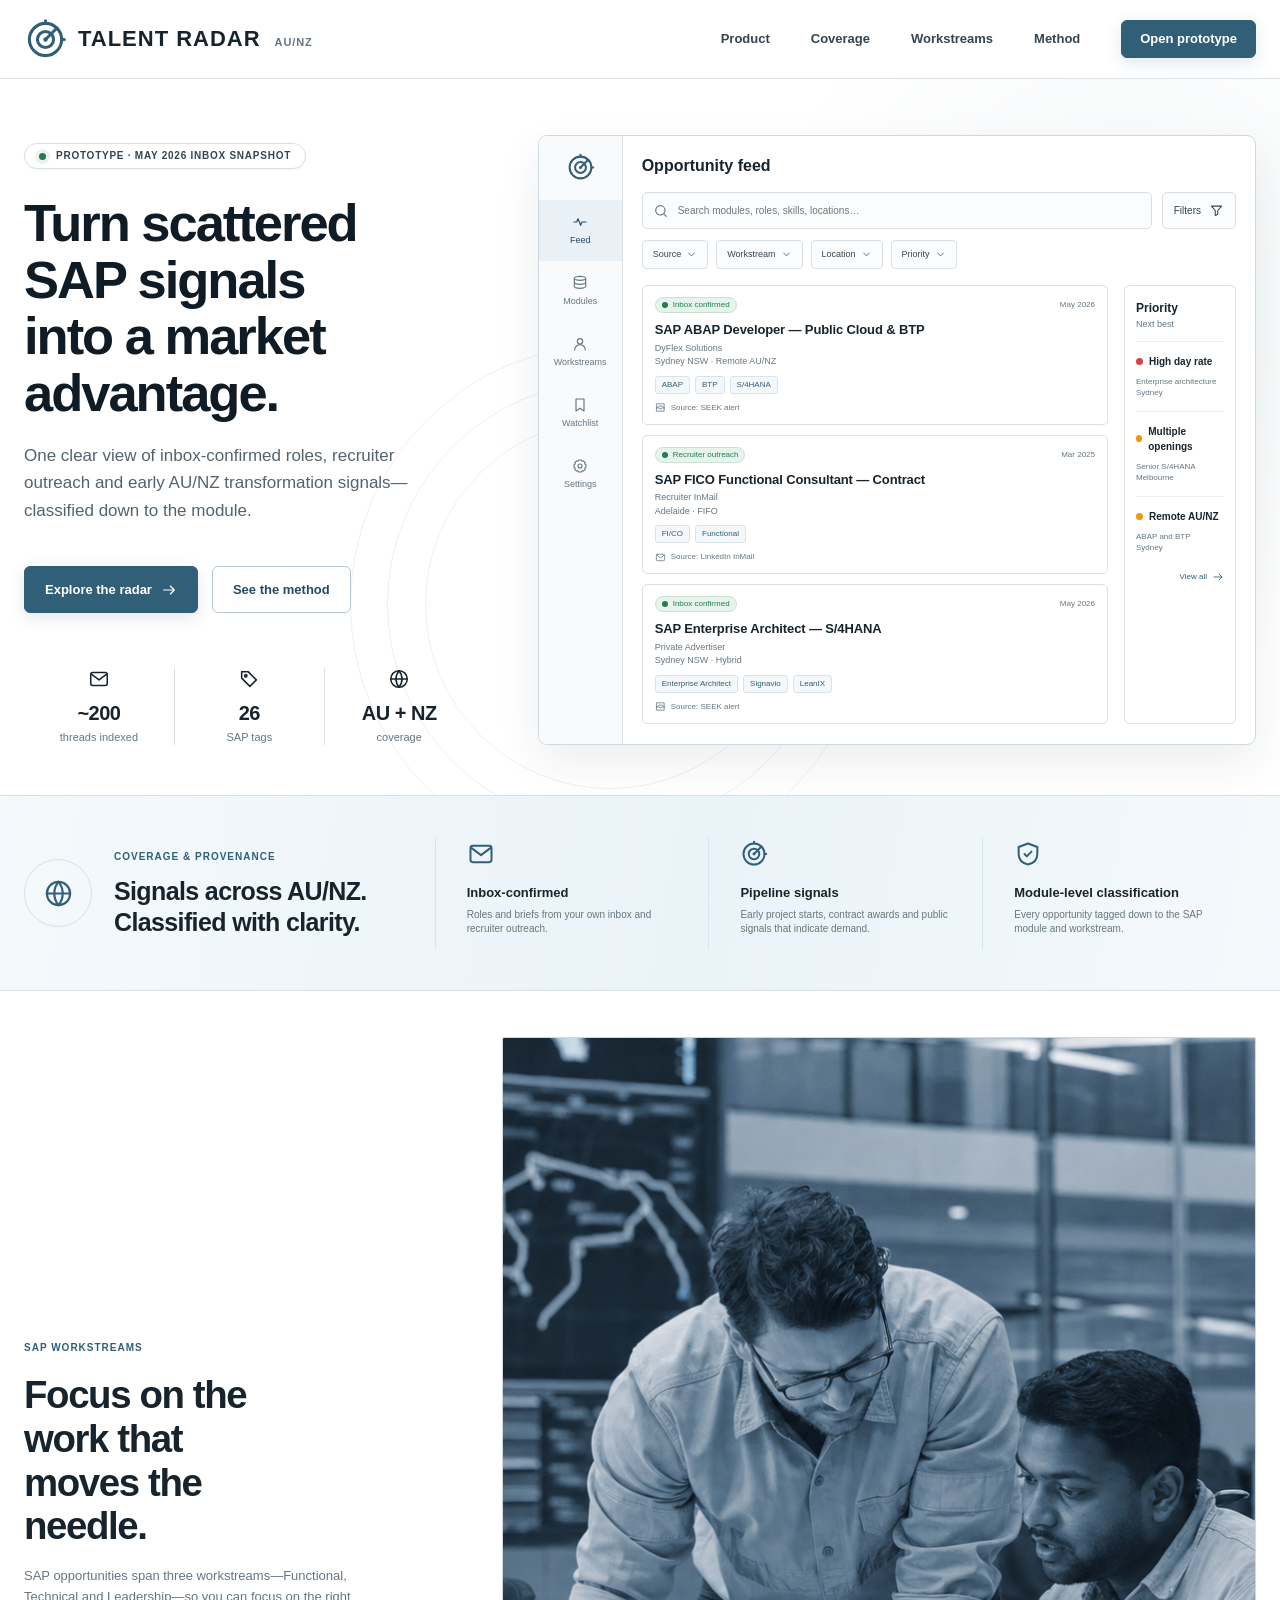
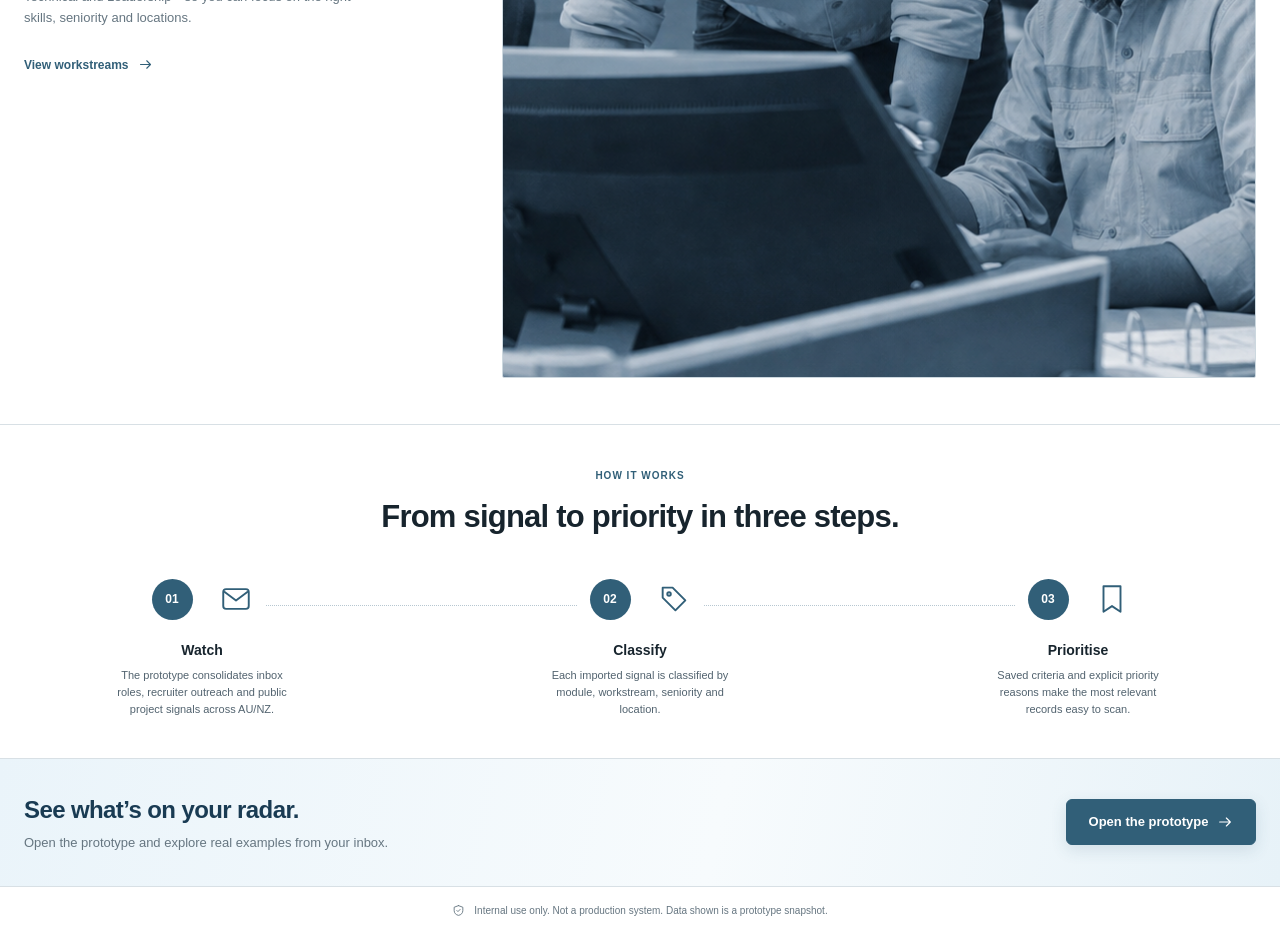
==== index.html @ 9ba83cf5 "Publish Talent Radar website" ====
<!doctype html>
<html lang="en-AU">
  <head>
    <meta charset="utf-8">
    <meta name="viewport" content="width=device-width, initial-scale=1">
    <meta name="description" content="Talent Radar brings AU/NZ SAP opportunity signals into one clear, module-level view.">
    <meta property="og:type" content="website">
    <meta property="og:title" content="Talent Radar — AU/NZ opportunity intelligence">
    <meta property="og:description" content="Turn scattered SAP signals into a market advantage with a clear view of inbox-confirmed roles and early AU/NZ transformation signals.">
    <meta property="og:image" content="https://sap-cloud-lab.github.io/talent-radar/public/og.png">
    <meta name="twitter:card" content="summary_large_image">
    <meta name="twitter:title" content="Talent Radar — AU/NZ opportunity intelligence">
    <meta name="twitter:description" content="A modern prototype for reviewing AU/NZ SAP and ERP opportunity signals.">
    <meta name="twitter:image" content="https://sap-cloud-lab.github.io/talent-radar/public/og.png">
    <title>Talent Radar — AU/NZ SAP opportunity intelligence</title>
    <link rel="stylesheet" href="styles/base.css">
    <link rel="stylesheet" href="styles/landing.css">
  </head>
  <body class="landing-page">
    <a class="skip-link" href="#main-content">Skip to main content</a>

    <header class="site-header">
      <nav class="site-nav shell" aria-label="Primary navigation">
        <a class="brand-lockup" href="index.html" aria-label="Talent Radar home">
          <svg class="brand-mark icon" aria-hidden="true"><use href="#i-radar"></use></svg>
          <span class="brand-copy">
            <span class="brand-name">Talent Radar</span>
            <span class="brand-region">AU/NZ</span>
          </span>
        </a>

        <button
          class="nav-toggle icon-button"
          type="button"
          aria-expanded="false"
          aria-controls="primary-menu"
          aria-label="Open navigation"
        >
          <svg class="icon nav-toggle-open" aria-hidden="true"><use href="#i-menu"></use></svg>
          <svg class="icon nav-toggle-close" aria-hidden="true"><use href="#i-x"></use></svg>
        </button>

        <div class="nav-menu" id="primary-menu">
          <a href="#product">Product</a>
          <a href="#coverage">Coverage</a>
          <a href="#workstreams">Workstreams</a>
          <a href="#method">Method</a>
          <a class="button button-primary nav-prototype" href="dashboard.html#overview">
            Open prototype
          </a>
        </div>
      </nav>
    </header>

    <main id="main-content">
      <section class="hero" id="product" aria-labelledby="hero-title">
        <div class="hero-radar" aria-hidden="true"></div>
        <div class="hero-inner shell">
          <div class="hero-copy">
            <p class="snapshot-label">
              <span class="snapshot-dot" aria-hidden="true"></span>
              Prototype · May 2026 inbox snapshot
            </p>
            <h1 id="hero-title">Turn scattered SAP signals into a market advantage.</h1>
            <p class="hero-intro">
              One clear view of inbox-confirmed roles, recruiter outreach and early AU/NZ
              transformation signals—classified down to the module.
            </p>
            <div class="hero-actions" aria-label="Talent Radar actions">
              <a class="button button-primary hero-primary" href="dashboard.html#overview">
                Explore the radar
                <svg class="icon" aria-hidden="true"><use href="#i-arrow-right"></use></svg>
              </a>
              <a class="button button-secondary" href="#method">See the method</a>
            </div>

            <dl class="hero-metrics" aria-label="Prototype coverage">
              <div>
                <svg class="icon" aria-hidden="true"><use href="#i-mail"></use></svg>
                <dt>~200</dt>
                <dd>threads indexed</dd>
              </div>
              <div>
                <svg class="icon" aria-hidden="true"><use href="#i-tag"></use></svg>
                <dt>26</dt>
                <dd>SAP tags</dd>
              </div>
              <div>
                <svg class="icon" aria-hidden="true"><use href="#i-globe"></use></svg>
                <dt>AU + NZ</dt>
                <dd>coverage</dd>
              </div>
            </dl>
          </div>

          <div class="product-preview" aria-label="Preview of the Talent Radar opportunity feed">
            <aside class="preview-sidebar" aria-label="Product preview navigation">
              <svg class="preview-logo icon" aria-hidden="true"><use href="#i-radar"></use></svg>
              <div class="preview-nav preview-nav-active">
                <svg class="icon" aria-hidden="true"><use href="#i-pulse"></use></svg>
                <span>Feed</span>
              </div>
              <div class="preview-nav">
                <svg class="icon" aria-hidden="true"><use href="#i-database"></use></svg>
                <span>Modules</span>
              </div>
              <div class="preview-nav">
                <svg class="icon" aria-hidden="true"><use href="#i-user"></use></svg>
                <span>Workstreams</span>
              </div>
              <div class="preview-nav">
                <svg class="icon" aria-hidden="true"><use href="#i-bookmark"></use></svg>
                <span>Watchlist</span>
              </div>
              <div class="preview-nav">
                <svg class="icon" aria-hidden="true"><use href="#i-settings"></use></svg>
                <span>Settings</span>
              </div>
            </aside>

            <div class="preview-content">
              <div class="preview-heading">
                <strong>Opportunity feed</strong>
              </div>

              <div class="preview-toolbar">
                <label class="preview-search">
                  <span class="sr-only">Search the preview</span>
                  <svg class="icon" aria-hidden="true"><use href="#i-search"></use></svg>
                  <input type="search" placeholder="Search modules, roles, skills, locations…" tabindex="-1">
                </label>
                <button type="button" tabindex="-1">
                  Filters
                  <svg class="icon" aria-hidden="true"><use href="#i-filter"></use></svg>
                </button>
              </div>

              <div class="preview-filters" aria-hidden="true">
                <span>Source <svg class="icon"><use href="#i-chevron-down"></use></svg></span>
                <span>Workstream <svg class="icon"><use href="#i-chevron-down"></use></svg></span>
                <span>Location <svg class="icon"><use href="#i-chevron-down"></use></svg></span>
                <span>Priority <svg class="icon"><use href="#i-chevron-down"></use></svg></span>
              </div>

              <div class="preview-feed">
                <div class="preview-list">
                  <article class="opportunity-card">
                    <div class="opportunity-meta">
                      <span class="signal signal-confirmed"><i></i>Inbox confirmed</span>
                      <time datetime="2026-05">May 2026</time>
                    </div>
                    <h2>SAP ABAP Developer — Public Cloud &amp; BTP</h2>
                    <p>DyFlex Solutions</p>
                    <p>Sydney NSW · Remote AU/NZ</p>
                    <div class="module-tags"><span>ABAP</span><span>BTP</span><span>S/4HANA</span></div>
                    <p class="source-line">
                      <svg class="icon" aria-hidden="true"><use href="#i-inbox"></use></svg>
                      Source: SEEK alert
                    </p>
                  </article>

                  <article class="opportunity-card">
                    <div class="opportunity-meta">
                      <span class="signal signal-confirmed"><i></i>Recruiter outreach</span>
                      <time datetime="2025-03">Mar 2025</time>
                    </div>
                    <h2>SAP FICO Functional Consultant — Contract</h2>
                    <p>Recruiter InMail</p>
                    <p>Adelaide · FIFO</p>
                    <div class="module-tags"><span>FI/CO</span><span>Functional</span></div>
                    <p class="source-line">
                      <svg class="icon" aria-hidden="true"><use href="#i-mail"></use></svg>
                      Source: LinkedIn InMail
                    </p>
                  </article>

                  <article class="opportunity-card opportunity-card-last">
                    <div class="opportunity-meta">
                      <span class="signal signal-confirmed"><i></i>Inbox confirmed</span>
                      <time datetime="2026-05">May 2026</time>
                    </div>
                    <h2>SAP Enterprise Architect — S/4HANA</h2>
                    <p>Private Advertiser</p>
                    <p>Sydney NSW · Hybrid</p>
                    <div class="module-tags"><span>Enterprise Architect</span><span>Signavio</span><span>LeanIX</span></div>
                    <p class="source-line">
                      <svg class="icon" aria-hidden="true"><use href="#i-inbox"></use></svg>
                      Source: SEEK alert
                    </p>
                  </article>
                </div>

                <aside class="priority-preview" aria-label="Priority preview">
                  <h2>Priority</h2>
                  <p>Next best</p>
                  <div class="priority-item">
                    <strong><i class="priority-dot priority-high"></i>High day rate</strong>
                    <span>Enterprise architecture<br>Sydney</span>
                  </div>
                  <div class="priority-item">
                    <strong><i class="priority-dot priority-medium"></i>Multiple openings</strong>
                    <span>Senior S/4HANA<br>Melbourne</span>
                  </div>
                  <div class="priority-item">
                    <strong><i class="priority-dot priority-medium"></i>Remote AU/NZ</strong>
                    <span>ABAP and BTP<br>Sydney</span>
                  </div>
                  <a href="dashboard.html#opportunities" tabindex="-1">
                    View all
                    <svg class="icon" aria-hidden="true"><use href="#i-arrow-right"></use></svg>
                  </a>
                </aside>
              </div>
            </div>
          </div>
        </div>
      </section>

      <section class="coverage-band" id="coverage" aria-labelledby="coverage-title">
        <div class="coverage-grid shell">
          <div class="coverage-intro">
            <span class="coverage-icon" aria-hidden="true">
              <svg class="icon"><use href="#i-globe"></use></svg>
            </span>
            <div>
              <p class="section-kicker">Coverage &amp; provenance</p>
              <h2 id="coverage-title">Signals across AU/NZ.<br>Classified with clarity.</h2>
            </div>
          </div>

          <article class="coverage-item">
            <svg class="icon" aria-hidden="true"><use href="#i-mail"></use></svg>
            <h3>Inbox-confirmed</h3>
            <p>Roles and briefs from your own inbox and recruiter outreach.</p>
          </article>
          <article class="coverage-item">
            <svg class="icon" aria-hidden="true"><use href="#i-radar"></use></svg>
            <h3>Pipeline signals</h3>
            <p>Early project starts, contract awards and public signals that indicate demand.</p>
          </article>
          <article class="coverage-item">
            <svg class="icon" aria-hidden="true"><use href="#i-shield"></use></svg>
            <h3>Module-level classification</h3>
            <p>Every opportunity tagged down to the SAP module and workstream.</p>
          </article>
        </div>
      </section>

      <section class="workstreams-section" id="workstreams" aria-labelledby="workstreams-title">
        <div class="workstreams-grid shell">
          <div class="workstreams-copy">
            <p class="section-kicker">SAP workstreams</p>
            <h2 id="workstreams-title">Focus on the work that moves the needle.</h2>
            <p>
              SAP opportunities span three workstreams—Functional, Technical and Leadership—so
              you can focus on the right skills, seniority and locations.
            </p>
            <a class="text-link" href="dashboard.html#sap-landscape">
              View workstreams
              <svg class="icon" aria-hidden="true"><use href="#i-arrow-right"></use></svg>
            </a>
          </div>

          <figure class="workstreams-media">
            <img
              src="assets/operations-team-duotone.png"
              alt="An operations team collaborating around monitors in a control room"
              width="1672"
              height="941"
              loading="lazy"
            >
          </figure>
        </div>
      </section>

      <section class="method-section" id="method" aria-labelledby="method-title">
        <div class="method-inner shell">
          <div class="method-heading">
            <p class="section-kicker">How it works</p>
            <h2 id="method-title">From signal to priority in three steps.</h2>
          </div>

          <ol class="method-steps">
            <li>
              <div class="step-visual">
                <span class="step-number">01</span>
                <svg class="icon" aria-hidden="true"><use href="#i-mail"></use></svg>
              </div>
              <h3>Watch</h3>
              <p>The prototype consolidates inbox roles, recruiter outreach and public project signals across AU/NZ.</p>
            </li>
            <li>
              <div class="step-visual">
                <span class="step-number">02</span>
                <svg class="icon" aria-hidden="true"><use href="#i-tag"></use></svg>
              </div>
              <h3>Classify</h3>
              <p>Each imported signal is classified by module, workstream, seniority and location.</p>
            </li>
            <li>
              <div class="step-visual">
                <span class="step-number">03</span>
                <svg class="icon" aria-hidden="true"><use href="#i-bookmark"></use></svg>
              </div>
              <h3>Prioritise</h3>
              <p>Saved criteria and explicit priority reasons make the most relevant records easy to scan.</p>
            </li>
          </ol>
        </div>
      </section>

      <section class="prototype-cta" aria-labelledby="prototype-title">
        <div class="prototype-cta-inner shell">
          <div>
            <h2 id="prototype-title">See what’s on your radar.</h2>
            <p>Open the prototype and explore real examples from your inbox.</p>
          </div>
          <div class="prototype-action">
            <a class="button button-primary" href="dashboard.html#overview" data-confirm-prototype>
              <span>Open the prototype</span>
              <svg class="icon" aria-hidden="true"><use href="#i-arrow-right"></use></svg>
            </a>
            <p class="prototype-confirmation" role="status" aria-live="polite"></p>
          </div>
        </div>
      </section>
    </main>

    <footer class="site-footer">
      <div class="shell">
        <svg class="icon" aria-hidden="true"><use href="#i-shield"></use></svg>
        <p>Internal use only. Not a production system. Data shown is a prototype snapshot.</p>
      </div>
    </footer>

    <script src="scripts/shared.js"></script>
    <script src="scripts/landing.js"></script>
  </body>
</html>
---- styles/base.css ----
:root {
  color-scheme: light;
  --canvas: #f4f7f9;
  --surface: #ffffff;
  --surface-subtle: #eef3f6;
  --ink: #17242d;
  --ink-soft: #354550;
  --muted: #667681;
  --muted-strong: #52636f;
  --border: #d8e0e5;
  --border-strong: #b8c6cf;
  --blue: #315f78;
  --blue-strong: #244b66;
  --blue-deep: #193b53;
  --blue-soft: #e9f1f6;
  --blue-pale: #f4f8fb;
  --green: #247a52;
  --green-soft: #e7f4ed;
  --amber: #a56316;
  --amber-soft: #fff3df;
  --red: #b0443c;
  --red-soft: #fbeceb;
  --font-sans: "Segoe UI Variable", "Aptos", "Inter", "Segoe UI", Arial, sans-serif;
  --font-brand: "Bahnschrift SemiCondensed", "Arial Narrow", "Roboto Condensed", var(--font-sans);
  --radius-xs: 4px;
  --radius-sm: 6px;
  --radius-md: 8px;
  --radius-lg: 12px;
  --shadow-xs: 0 1px 2px rgb(23 36 45 / 0.04);
  --shadow-sm: 0 8px 24px rgb(23 36 45 / 0.07);
  --shadow-md: 0 18px 48px rgb(23 36 45 / 0.11);
  --focus: 0 0 0 3px rgb(49 95 120 / 0.22);
  --space-1: 4px;
  --space-2: 8px;
  --space-3: 12px;
  --space-4: 16px;
  --space-5: 20px;
  --space-6: 24px;
  --space-7: 32px;
  --space-8: 40px;
  --space-9: 48px;
  --space-10: 64px;
  --ease-out: cubic-bezier(0.2, 0.8, 0.2, 1);
}

*,
*::before,
*::after {
  box-sizing: border-box;
}

html {
  scroll-behavior: smooth;
  text-size-adjust: 100%;
}

body {
  min-width: 320px;
  margin: 0;
  color: var(--ink);
  background: var(--canvas);
  font-family: var(--font-sans);
  font-size: 15px;
  line-height: 1.5;
  text-rendering: optimizeLegibility;
  -webkit-font-smoothing: antialiased;
}

button,
input,
select,
textarea {
  margin: 0;
  color: inherit;
  font: inherit;
}

button,
select {
  cursor: pointer;
}

button:disabled,
input:disabled,
select:disabled {
  cursor: not-allowed;
  opacity: 0.55;
}

a {
  color: inherit;
}

img,
svg {
  display: block;
}

img {
  max-width: 100%;
}

h1,
h2,
h3,
p {
  margin-top: 0;
}

[hidden] {
  display: none !important;
}

::selection {
  color: var(--surface);
  background: var(--blue);
}

::-webkit-scrollbar {
  width: 10px;
  height: 10px;
}

::-webkit-scrollbar-thumb {
  background: var(--border-strong);
  border: 2px solid var(--canvas);
  border-radius: 999px;
}

::-webkit-scrollbar-track {
  background: transparent;
}

:focus-visible {
  outline: 2px solid var(--blue);
  outline-offset: 2px;
}

.skip-link {
  position: fixed;
  top: 8px;
  left: 8px;
  z-index: 9999;
  padding: 10px 14px;
  border-radius: var(--radius-sm);
  color: var(--surface);
  background: var(--blue-deep);
  text-decoration: none;
  transform: translateY(-150%);
  transition: transform 160ms var(--ease-out);
}

.skip-link:focus {
  transform: translateY(0);
}

.sr-only {
  position: absolute !important;
  width: 1px !important;
  height: 1px !important;
  padding: 0 !important;
  margin: -1px !important;
  overflow: hidden !important;
  clip: rect(0, 0, 0, 0) !important;
  white-space: nowrap !important;
  border: 0 !important;
}

.icon {
  width: 1.25em;
  height: 1.25em;
  flex: 0 0 auto;
  overflow: visible;
  stroke: currentColor;
  stroke-width: 1.7;
  stroke-linecap: round;
  stroke-linejoin: round;
  fill: none;
}

.brand-lockup {
  display: inline-flex;
  align-items: center;
  gap: 11px;
  color: var(--ink);
  text-decoration: none;
}

.brand-mark {
  width: 36px;
  height: 36px;
  color: var(--blue);
}

.brand-copy {
  display: grid;
  gap: 0;
  line-height: 1;
}

.brand-name {
  font-family: var(--font-brand);
  font-size: 18px;
  font-stretch: condensed;
  font-weight: 650;
  letter-spacing: 0.035em;
  text-transform: uppercase;
}

.brand-region {
  color: var(--muted);
  font-size: 10px;
  font-weight: 650;
  letter-spacing: 0.08em;
  text-transform: uppercase;
}

.button {
  min-height: 40px;
  display: inline-flex;
  align-items: center;
  justify-content: center;
  gap: 9px;
  padding: 9px 15px;
  border: 1px solid transparent;
  border-radius: var(--radius-sm);
  font-size: 13px;
  font-weight: 650;
  line-height: 1.1;
  text-decoration: none;
  transition:
    color 160ms var(--ease-out),
    background-color 160ms var(--ease-out),
    border-color 160ms var(--ease-out),
    box-shadow 160ms var(--ease-out),
    transform 160ms var(--ease-out);
}

.button:hover {
  transform: translateY(-1px);
}

.button:active {
  transform: translateY(0);
}

.button-primary {
  color: var(--surface);
  background: var(--blue);
  border-color: var(--blue);
  box-shadow: 0 5px 16px rgb(49 95 120 / 0.14);
}

.button-primary:hover {
  background: var(--blue-strong);
  border-color: var(--blue-strong);
}

.button-secondary {
  color: var(--blue-strong);
  background: var(--surface);
  border-color: var(--border-strong);
}

.button-secondary:hover {
  border-color: var(--blue);
  background: var(--blue-pale);
}

.button-ghost {
  color: var(--ink-soft);
  background: transparent;
}

.button-ghost:hover {
  color: var(--blue-strong);
  background: var(--blue-soft);
}

.icon-button {
  width: 40px;
  height: 40px;
  display: inline-grid;
  place-items: center;
  padding: 0;
  border: 1px solid var(--border);
  border-radius: var(--radius-sm);
  color: var(--muted-strong);
  background: var(--surface);
  transition:
    color 160ms var(--ease-out),
    border-color 160ms var(--ease-out),
    background-color 160ms var(--ease-out);
}

.icon-button:hover {
  color: var(--blue-strong);
  border-color: var(--blue);
  background: var(--blue-pale);
}

.status {
  min-height: 24px;
  display: inline-flex;
  align-items: center;
  gap: 6px;
  padding: 4px 8px;
  border: 1px solid var(--border);
  border-radius: 999px;
  font-size: 11px;
  font-weight: 650;
  line-height: 1.2;
  white-space: nowrap;
}

.status-dot {
  width: 6px;
  height: 6px;
  flex: 0 0 auto;
  border-radius: 50%;
  background: currentColor;
}

.status-blue {
  color: var(--blue-strong);
  background: var(--blue-soft);
  border-color: #c9dce8;
}

.status-success {
  color: var(--green);
  background: var(--green-soft);
  border-color: #cbe5d7;
}

.status-warning {
  color: var(--amber);
  background: var(--amber-soft);
  border-color: #f1d8aa;
}

.status-danger {
  color: var(--red);
  background: var(--red-soft);
  border-color: #edcfcc;
}

.field {
  min-width: 0;
  display: grid;
  gap: 6px;
}

.field-label {
  color: var(--muted-strong);
  font-size: 11px;
  font-weight: 650;
}

.input,
.select {
  width: 100%;
  min-height: 40px;
  padding: 9px 12px;
  border: 1px solid var(--border-strong);
  border-radius: var(--radius-sm);
  color: var(--ink);
  background: var(--surface);
  font-size: 13px;
  line-height: 1.2;
  transition:
    border-color 160ms var(--ease-out),
    box-shadow 160ms var(--ease-out);
}

.input::placeholder {
  color: #83929c;
}

.input:hover,
.select:hover {
  border-color: #95a8b5;
}

.input:focus-visible,
.select:focus-visible {
  outline: none;
  border-color: var(--blue);
  box-shadow: var(--focus);
}

.search-control {
  position: relative;
}

.search-control > .icon {
  position: absolute;
  top: 50%;
  left: 12px;
  width: 17px;
  height: 17px;
  color: var(--muted);
  pointer-events: none;
  transform: translateY(-50%);
}

.search-control .input {
  padding-left: 38px;
}

.section-kicker {
  color: var(--blue);
  font-size: 11px;
  font-weight: 750;
  letter-spacing: 0.1em;
  text-transform: uppercase;
}

.rule {
  height: 1px;
  border: 0;
  margin: 0;
  background: var(--border);
}

.surface {
  border: 1px solid var(--border);
  border-radius: var(--radius-md);
  background: var(--surface);
  box-shadow: var(--shadow-xs);
}

.toast-region {
  position: fixed;
  right: 20px;
  bottom: 20px;
  z-index: 1000;
  display: grid;
  gap: 10px;
  pointer-events: none;
}

.toast {
  width: min(360px, calc(100vw - 40px));
  display: grid;
  grid-template-columns: auto 1fr auto;
  align-items: start;
  gap: 10px;
  padding: 13px 14px;
  border: 1px solid var(--border-strong);
  border-radius: var(--radius-md);
  background: var(--surface);
  box-shadow: var(--shadow-md);
  animation: toast-in 220ms var(--ease-out);
  pointer-events: auto;
}

.toast-title {
  margin: 0;
  font-size: 13px;
  font-weight: 700;
}

.toast-copy {
  margin: 2px 0 0;
  color: var(--muted);
  font-size: 12px;
}

.toast-close {
  width: 28px;
  height: 28px;
  display: grid;
  place-items: center;
  border: 0;
  border-radius: var(--radius-xs);
  color: var(--muted);
  background: transparent;
}

.toast-close:hover {
  color: var(--ink);
  background: var(--surface-subtle);
}

@keyframes toast-in {
  from {
    opacity: 0;
    transform: translateY(8px);
  }
}

@media (prefers-reduced-motion: reduce) {
  *,
  *::before,
  *::after {
    scroll-behavior: auto !important;
    animation-duration: 0.01ms !important;
    animation-iteration-count: 1 !important;
    transition-duration: 0.01ms !important;
  }
}
---- styles/landing.css ----
.landing-page {
  overflow-x: hidden;
}

.shell {
  width: min(100% - 48px, 1240px);
  margin-inline: auto;
}

.site-header {
  position: relative;
  z-index: 30;
  border-bottom: 1px solid var(--border);
  background: rgb(255 255 255 / 0.94);
  backdrop-filter: blur(16px);
}

.site-nav {
  min-height: 78px;
  display: flex;
  align-items: center;
  justify-content: space-between;
  gap: var(--space-7);
}

.site-header .brand-mark {
  width: 43px;
  height: 43px;
}

.site-header .brand-name {
  font-size: 22px;
  letter-spacing: 0.045em;
}

.site-header .brand-copy {
  grid-template-columns: auto auto;
  align-items: end;
  gap: 0 14px;
}

.site-header .brand-region {
  padding-bottom: 2px;
  font-size: 11px;
}

.nav-menu {
  display: flex;
  align-items: center;
  gap: clamp(20px, 3.2vw, 48px);
}

.nav-menu > a:not(.button) {
  position: relative;
  padding-block: 9px;
  color: var(--ink-soft);
  font-size: 13px;
  font-weight: 550;
  text-decoration: none;
}

.nav-menu > a:not(.button)::after {
  position: absolute;
  right: 0;
  bottom: 2px;
  left: 0;
  height: 1px;
  background: var(--blue);
  content: "";
  transform: scaleX(0);
  transform-origin: right;
  transition: transform 180ms var(--ease-out);
}

.nav-menu > a:not(.button):hover {
  color: var(--blue-strong);
}

.nav-menu > a:not(.button):hover::after {
  transform: scaleX(1);
  transform-origin: left;
}

.nav-prototype {
  min-height: 38px;
  padding-inline: 18px;
}

.nav-toggle {
  display: none;
}

.nav-toggle-close {
  display: none;
}

.hero {
  position: relative;
  min-height: 716px;
  overflow: hidden;
  border-bottom: 1px solid var(--border);
  background:
    radial-gradient(circle at 88% 32%, rgb(49 95 120 / 0.055), transparent 31%),
    var(--surface);
}

.hero-inner {
  min-height: 716px;
  display: grid;
  grid-template-columns: minmax(300px, 0.77fr) minmax(520px, 1.23fr);
  align-items: center;
  gap: clamp(38px, 5vw, 76px);
  padding-block: 56px 50px;
}

.hero-radar {
  position: absolute;
  top: 265px;
  left: calc(50% - 290px);
  width: 520px;
  height: 520px;
  border: 1px solid rgb(49 95 120 / 0.09);
  border-radius: 50%;
  pointer-events: none;
}

.hero-radar::before,
.hero-radar::after {
  position: absolute;
  border: 1px solid rgb(49 95 120 / 0.09);
  border-radius: 50%;
  content: "";
}

.hero-radar::before {
  inset: 36px;
}

.hero-radar::after {
  inset: 74px;
}

.hero-copy {
  position: relative;
  z-index: 2;
  align-self: stretch;
  display: flex;
  flex-direction: column;
  justify-content: center;
  padding-top: 8px;
}

.snapshot-label {
  width: fit-content;
  display: inline-flex;
  align-items: center;
  gap: 10px;
  margin: 0 0 26px;
  padding: 7px 14px;
  border: 1px solid var(--border);
  border-radius: 999px;
  color: var(--ink-soft);
  background: var(--surface);
  box-shadow: var(--shadow-xs);
  font-size: 10px;
  font-weight: 700;
  letter-spacing: 0.075em;
  line-height: 1;
  text-transform: uppercase;
}

.snapshot-dot {
  width: 7px;
  height: 7px;
  border-radius: 50%;
  background: var(--green);
  box-shadow: 0 0 0 4px rgb(36 122 82 / 0.09);
}

.hero h1 {
  max-width: 11.8ch;
  margin-bottom: 20px;
  color: #101c25;
  font-size: clamp(43px, 4.1vw, 62px);
  font-weight: 690;
  letter-spacing: -0.038em;
  line-height: 1.08;
}

.hero-intro {
  max-width: 43ch;
  margin-bottom: 0;
  color: var(--muted-strong);
  font-size: 17px;
  line-height: 1.62;
}

.hero-actions {
  display: flex;
  flex-wrap: wrap;
  gap: 14px;
  margin-top: 42px;
}

.hero-actions .button {
  min-height: 47px;
  padding-inline: 20px;
  font-size: 13px;
}

.hero-primary .icon {
  width: 16px;
  height: 16px;
}

.hero-metrics {
  display: grid;
  grid-template-columns: repeat(3, minmax(0, 1fr));
  margin: auto 0 0;
  padding: 0;
}

.hero-metrics > div {
  min-width: 0;
  display: grid;
  justify-items: center;
  padding: 0 16px;
  text-align: center;
}

.hero-metrics > div + div {
  border-left: 1px solid var(--border);
}

.hero-metrics .icon {
  width: 22px;
  height: 22px;
  margin-bottom: 8px;
}

.hero-metrics dt {
  font-size: 20px;
  font-weight: 680;
  letter-spacing: -0.025em;
  white-space: nowrap;
}

.hero-metrics dd {
  margin: 1px 0 0;
  color: var(--muted);
  font-size: 11px;
  white-space: nowrap;
}

.product-preview {
  position: relative;
  z-index: 3;
  min-width: 0;
  height: 610px;
  display: grid;
  grid-template-columns: 84px minmax(0, 1fr);
  align-self: center;
  overflow: hidden;
  border: 1px solid #cdd8df;
  border-radius: 9px;
  background: var(--surface);
  box-shadow: 0 18px 45px rgb(23 36 45 / 0.08);
}

.preview-sidebar {
  border-right: 1px solid var(--border);
  background: #f8fafb;
}

.preview-logo {
  width: 29px;
  height: 29px;
  margin: 17px auto 18px;
  color: var(--blue);
}

.preview-nav {
  min-height: 61px;
  display: grid;
  place-items: center;
  align-content: center;
  gap: 4px;
  color: var(--muted);
  font-size: 9px;
}

.preview-nav .icon {
  width: 16px;
  height: 16px;
}

.preview-nav-active {
  color: var(--blue-strong);
  background: var(--blue-soft);
}

.preview-content {
  min-width: 0;
  padding: 18px 19px 16px;
}

.preview-heading {
  margin-bottom: 14px;
  font-size: 16px;
}

.preview-toolbar {
  display: grid;
  grid-template-columns: minmax(0, 1fr) auto;
  gap: 10px;
}

.preview-search {
  min-width: 0;
  height: 37px;
  display: flex;
  align-items: center;
  gap: 9px;
  padding-inline: 10px;
  border: 1px solid var(--border);
  border-radius: 5px;
  background: #fbfcfd;
}

.preview-search .icon {
  width: 16px;
  height: 16px;
  color: var(--muted);
}

.preview-search input {
  min-width: 0;
  width: 100%;
  padding: 0;
  border: 0;
  outline: 0;
  color: var(--muted);
  background: transparent;
  font-size: 10px;
}

.preview-toolbar button {
  height: 37px;
  display: inline-flex;
  align-items: center;
  gap: 8px;
  padding-inline: 11px;
  border: 1px solid var(--border);
  border-radius: 5px;
  color: var(--ink-soft);
  background: #fbfcfd;
  font-size: 10px;
}

.preview-toolbar button .icon {
  width: 15px;
  height: 15px;
}

.preview-filters {
  display: flex;
  gap: 8px;
  margin-top: 11px;
  overflow: hidden;
}

.preview-filters span {
  height: 29px;
  display: inline-flex;
  align-items: center;
  gap: 5px;
  padding-inline: 10px;
  border: 1px solid var(--border);
  border-radius: 4px;
  color: var(--ink-soft);
  background: #fbfcfd;
  font-size: 9px;
  white-space: nowrap;
}

.preview-filters .icon {
  width: 11px;
  height: 11px;
}

.preview-feed {
  min-width: 0;
  display: grid;
  grid-template-columns: minmax(0, 1fr) 112px;
  gap: 16px;
  margin-top: 16px;
}

.preview-list {
  min-width: 0;
  display: grid;
  gap: 10px;
}

.opportunity-card {
  min-width: 0;
  padding: 11px 12px 10px;
  border: 1px solid var(--border);
  border-radius: 5px;
  background: #fff;
}

.opportunity-meta {
  display: flex;
  align-items: center;
  justify-content: space-between;
  gap: 8px;
  margin-bottom: 7px;
}

.opportunity-meta time {
  color: var(--muted);
  font-size: 8px;
  white-space: nowrap;
}

.signal {
  display: inline-flex;
  align-items: center;
  gap: 5px;
  padding: 3px 6px;
  border: 1px solid;
  border-radius: 999px;
  font-size: 8px;
  line-height: 1;
  white-space: nowrap;
}

.signal i {
  width: 6px;
  height: 6px;
  border-radius: 50%;
  background: currentColor;
}

.signal-confirmed {
  color: var(--green);
  border-color: #cae2d6;
  background: var(--green-soft);
}

.signal-pipeline {
  color: #e57e00;
  border-color: #f3d4a5;
  background: #fffaf1;
}

.opportunity-card h2 {
  margin: 0 0 2px;
  font-size: 13px;
  font-weight: 690;
  letter-spacing: -0.01em;
}

.opportunity-card > p:not(.source-line) {
  margin: 0;
  color: var(--muted);
  font-size: 9px;
}

.module-tags {
  display: flex;
  flex-wrap: wrap;
  gap: 5px;
  margin-top: 7px;
}

.module-tags span {
  padding: 2px 6px;
  border: 1px solid #d8e3e9;
  border-radius: 3px;
  color: var(--blue);
  background: var(--blue-pale);
  font-size: 8px;
  white-space: nowrap;
}

.source-line {
  display: flex;
  align-items: center;
  gap: 5px;
  margin: 8px 0 0;
  color: var(--muted);
  font-size: 8px;
}

.source-line .icon {
  width: 11px;
  height: 11px;
}

.priority-preview {
  min-width: 0;
  padding: 13px 11px 10px;
  border: 1px solid var(--border);
  border-radius: 5px;
}

.priority-preview h2 {
  margin: 0;
  font-size: 12px;
}

.priority-preview > p {
  margin: 1px 0 9px;
  color: var(--muted);
  font-size: 9px;
}

.priority-item {
  display: grid;
  gap: 7px;
  padding: 12px 0;
  border-top: 1px solid #edf1f3;
}

.priority-item strong {
  display: flex;
  align-items: center;
  gap: 6px;
  font-size: 10px;
  font-weight: 650;
}

.priority-item span {
  color: var(--muted);
  font-size: 8px;
  line-height: 1.45;
}

.priority-dot {
  width: 7px;
  height: 7px;
  border-radius: 50%;
}

.priority-high {
  background: #d73f40;
}

.priority-medium {
  background: #ee980d;
}

.priority-preview > a {
  display: flex;
  align-items: center;
  justify-content: flex-end;
  gap: 5px;
  margin-top: 5px;
  color: var(--blue);
  font-size: 8px;
  text-decoration: none;
}

.priority-preview > a .icon {
  width: 12px;
  height: 12px;
}

.coverage-band {
  scroll-margin-top: 20px;
  border-bottom: 1px solid var(--border);
  background: linear-gradient(100deg, #f4f9fc 0%, #eaf3f8 55%, #f4f9fc 100%);
}

.coverage-grid {
  min-height: 194px;
  display: grid;
  grid-template-columns: 1.5fr repeat(3, 1fr);
  align-items: center;
  gap: 0;
  padding-block: 28px;
}

.coverage-intro {
  display: grid;
  grid-template-columns: 68px minmax(0, 1fr);
  align-items: center;
  gap: 22px;
  padding-right: 32px;
}

.coverage-icon {
  width: 68px;
  height: 68px;
  display: grid;
  place-items: center;
  border: 1px solid #d4e2ea;
  border-radius: 50%;
  color: var(--blue);
}

.coverage-icon .icon {
  width: 31px;
  height: 31px;
}

.coverage-intro .section-kicker {
  margin-bottom: 12px;
  font-size: 10px;
}

.coverage-intro h2 {
  margin-bottom: 0;
  font-size: clamp(19px, 2vw, 25px);
  line-height: 1.23;
  letter-spacing: -0.025em;
}

.coverage-item {
  min-height: 112px;
  padding: 3px 24px 0 31px;
  border-left: 1px solid #d9e5eb;
}

.coverage-item > .icon {
  width: 28px;
  height: 28px;
  margin-bottom: 17px;
  color: var(--blue);
}

.coverage-item h3 {
  margin-bottom: 7px;
  font-size: 13px;
  line-height: 1.2;
}

.coverage-item p {
  margin-bottom: 0;
  color: var(--muted);
  font-size: 10px;
  line-height: 1.48;
}

.workstreams-section {
  scroll-margin-top: 20px;
  border-bottom: 1px solid var(--border);
  background: var(--surface);
}

.workstreams-grid {
  min-height: 392px;
  display: grid;
  grid-template-columns: minmax(250px, 0.68fr) minmax(480px, 1.32fr);
  align-items: center;
  gap: clamp(48px, 7vw, 98px);
  padding-block: 46px;
}

.workstreams-copy {
  max-width: 360px;
}

.workstreams-copy .section-kicker {
  margin-bottom: 18px;
  font-size: 10px;
}

.workstreams-copy h2 {
  max-width: 12ch;
  margin-bottom: 18px;
  font-size: clamp(31px, 3vw, 42px);
  font-weight: 670;
  letter-spacing: -0.036em;
  line-height: 1.14;
}

.workstreams-copy > p:not(.section-kicker) {
  margin-bottom: 24px;
  color: var(--muted);
  font-size: 13px;
  line-height: 1.6;
}

.text-link {
  display: inline-flex;
  align-items: center;
  gap: 9px;
  color: var(--blue);
  font-size: 12px;
  font-weight: 650;
  text-decoration: none;
}

.text-link .icon {
  width: 15px;
  height: 15px;
  transition: transform 160ms var(--ease-out);
}

.text-link:hover .icon {
  transform: translateX(3px);
}

.workstreams-media {
  min-width: 0;
  margin: 0;
}

.workstreams-media img {
  width: 100%;
  aspect-ratio: 16 / 9;
  object-fit: cover;
  border: 1px solid #cdd8df;
  border-radius: 2px;
}

.method-section {
  scroll-margin-top: 20px;
  border-bottom: 1px solid var(--border);
  background: var(--surface);
}

.method-inner {
  padding-block: 43px 40px;
}

.method-heading {
  text-align: center;
}

.method-heading .section-kicker {
  margin-bottom: 11px;
  font-size: 10px;
}

.method-heading h2 {
  margin-bottom: 0;
  font-size: clamp(24px, 2.5vw, 31px);
  letter-spacing: -0.025em;
}

.method-steps {
  position: relative;
  display: grid;
  grid-template-columns: repeat(3, minmax(0, 1fr));
  gap: 82px;
  margin: 38px 0 0;
  padding: 0;
  list-style: none;
}

.method-steps::before {
  position: absolute;
  top: 26px;
  right: 16.5%;
  left: 16.5%;
  border-top: 1px dotted #b7c7d1;
  content: "";
}

.method-steps li {
  position: relative;
  z-index: 1;
  display: grid;
  justify-items: center;
  text-align: center;
}

.step-visual {
  display: inline-flex;
  align-items: center;
  gap: 26px;
  padding-inline: 13px;
  background: var(--surface);
}

.step-number {
  width: 41px;
  height: 41px;
  display: grid;
  place-items: center;
  border-radius: 50%;
  color: var(--surface);
  background: var(--blue);
  font-size: 12px;
  font-weight: 650;
}

.step-visual > .icon {
  width: 34px;
  height: 34px;
  color: var(--blue);
  stroke-width: 1.35;
}

.method-steps h3 {
  margin: 20px 0 6px;
  font-size: 14px;
}

.method-steps p {
  max-width: 29ch;
  margin: 0;
  color: var(--muted-strong);
  font-size: 11px;
  line-height: 1.55;
}

.prototype-cta {
  border-bottom: 1px solid var(--border);
  background: linear-gradient(102deg, #eaf4fa, #f7fbfd 56%, #e7f2f8);
}

.prototype-cta-inner {
  min-height: 127px;
  display: flex;
  align-items: center;
  justify-content: space-between;
  gap: 36px;
  padding-block: 25px;
}

.prototype-cta h2 {
  margin-bottom: 5px;
  color: var(--blue-deep);
  font-size: 24px;
  letter-spacing: -0.025em;
}

.prototype-cta p {
  margin-bottom: 0;
  color: var(--muted);
  font-size: 13px;
}

.prototype-action {
  position: relative;
  flex: 0 0 auto;
}

.prototype-action .button {
  min-width: 190px;
  min-height: 46px;
}

.prototype-action .button .icon {
  width: 16px;
  height: 16px;
}

.prototype-confirmation {
  position: absolute;
  top: calc(100% + 5px);
  right: 0;
  width: max-content;
  max-width: 240px;
  color: var(--green) !important;
  font-size: 10px !important;
  font-weight: 650;
}

.site-footer {
  background: var(--surface);
}

.site-footer .shell {
  min-height: 47px;
  display: flex;
  align-items: center;
  justify-content: center;
  gap: 9px;
  color: var(--muted);
}

.site-footer .icon {
  width: 13px;
  height: 13px;
}

.site-footer p {
  margin: 0;
  font-size: 10px;
}

@media (max-width: 1080px) {
  .hero-inner {
    grid-template-columns: minmax(280px, 0.72fr) minmax(500px, 1.28fr);
    gap: 32px;
  }

  .hero h1 {
    font-size: clamp(40px, 4.6vw, 52px);
  }

  .hero-metrics > div {
    padding-inline: 10px;
  }

  .coverage-grid {
    grid-template-columns: 1.25fr repeat(3, 1fr);
  }

  .coverage-intro {
    grid-template-columns: 52px minmax(0, 1fr);
    gap: 15px;
    padding-right: 18px;
  }

  .coverage-icon {
    width: 52px;
    height: 52px;
  }

  .coverage-item {
    padding-inline: 20px;
  }
}

@media (max-width: 900px) {
  .shell {
    width: min(100% - 40px, 1240px);
  }

  .site-nav {
    min-height: 72px;
  }

  .site-header .brand-mark {
    width: 38px;
    height: 38px;
  }

  .site-header .brand-name {
    font-size: 20px;
  }

  .nav-menu {
    gap: 20px;
  }

  .hero,
  .hero-inner {
    min-height: 682px;
  }

  .hero-inner {
    grid-template-columns: minmax(260px, 0.72fr) minmax(450px, 1.28fr);
    gap: 26px;
    padding-block: 48px;
  }

  .hero h1 {
    font-size: 42px;
  }

  .hero-intro {
    font-size: 15px;
  }

  .hero-actions {
    margin-top: 30px;
  }

  .product-preview {
    height: 580px;
    grid-template-columns: 68px minmax(0, 1fr);
  }

  .preview-nav {
    font-size: 8px;
  }

  .preview-content {
    padding-inline: 14px;
  }

  .preview-feed {
    grid-template-columns: minmax(0, 1fr) 96px;
    gap: 10px;
  }

  .coverage-grid {
    grid-template-columns: repeat(3, 1fr);
    padding-block: 34px;
  }

  .coverage-intro {
    grid-column: 1 / -1;
    grid-template-columns: 52px auto;
    justify-content: start;
    margin-bottom: 25px;
  }

  .coverage-item:first-of-type {
    border-left: 0;
  }

  .workstreams-grid {
    grid-template-columns: minmax(230px, 0.7fr) minmax(430px, 1.3fr);
    gap: 44px;
  }
}

@media (max-width: 760px) {
  .shell {
    width: min(100% - 32px, 1240px);
  }

  .site-header {
    position: sticky;
    top: 0;
  }

  .site-nav {
    flex-wrap: wrap;
  }

  .nav-toggle {
    display: inline-grid;
  }

  .nav-toggle[aria-expanded="true"] .nav-toggle-open {
    display: none;
  }

  .nav-toggle[aria-expanded="true"] .nav-toggle-close {
    display: block;
  }

  .nav-menu {
    width: calc(100% + 32px);
    max-height: 0;
    display: grid;
    grid-template-columns: 1fr;
    gap: 0;
    margin: 0 -16px;
    overflow: hidden;
    visibility: hidden;
    opacity: 0;
    transition:
      max-height 220ms var(--ease-out),
      opacity 160ms var(--ease-out),
      visibility 220ms;
  }

  .nav-menu[data-open="true"] {
    max-height: 380px;
    padding: 8px 16px 18px;
    visibility: visible;
    opacity: 1;
  }

  .nav-menu > a:not(.button) {
    min-height: 44px;
    display: flex;
    align-items: center;
    padding-inline: 12px;
    border-top: 1px solid var(--border);
  }

  .nav-menu > a:not(.button)::after {
    display: none;
  }

  .nav-prototype {
    min-height: 44px;
    margin-top: 8px;
  }

  .hero,
  .hero-inner {
    min-height: auto;
  }

  .hero-inner {
    grid-template-columns: minmax(0, 1fr);
    gap: 48px;
    padding-block: 54px 50px;
  }

  .hero-copy {
    display: block;
    padding: 0;
  }

  .hero h1 {
    max-width: 12.5ch;
    font-size: clamp(39px, 10vw, 54px);
  }

  .hero-intro {
    max-width: 48ch;
  }

  .hero-metrics {
    max-width: 460px;
    margin-top: 48px;
  }

  .product-preview {
    width: 100%;
    height: 570px;
  }

  .hero-radar {
    top: 480px;
    left: 15%;
  }

  .coverage-grid {
    grid-template-columns: 1fr;
  }

  .coverage-intro {
    grid-column: auto;
  }

  .coverage-item,
  .coverage-item:first-of-type {
    min-height: 0;
    display: grid;
    grid-template-columns: 40px minmax(0, 1fr);
    padding: 22px 0;
    border-top: 1px solid #d9e5eb;
    border-left: 0;
  }

  .coverage-item > .icon {
    grid-row: 1 / span 2;
    margin: 0;
  }

  .coverage-item h3,
  .coverage-item p {
    grid-column: 2;
  }

  .workstreams-grid {
    grid-template-columns: 1fr;
    gap: 38px;
    padding-block: 54px;
  }

  .workstreams-copy {
    max-width: 490px;
  }

  .workstreams-copy h2 {
    max-width: 13ch;
  }

  .method-inner {
    padding-block: 50px;
  }

  .method-steps {
    grid-template-columns: 1fr;
    gap: 38px;
  }

  .method-steps::before {
    top: 25px;
    bottom: 25px;
    left: 50%;
    width: 1px;
    border-top: 0;
    border-left: 1px dotted #b7c7d1;
  }

  .method-steps li {
    padding-block: 8px;
    background: var(--surface);
  }

  .prototype-cta-inner {
    align-items: flex-start;
  }
}

@media (max-width: 520px) {
  .shell {
    width: min(100% - 28px, 1240px);
  }

  .site-header .brand-copy {
    grid-template-columns: 1fr;
    gap: 2px;
  }

  .site-header .brand-region {
    padding-bottom: 0;
  }

  .snapshot-label {
    margin-bottom: 22px;
    padding-inline: 10px;
    font-size: 8px;
  }

  .hero h1 {
    font-size: clamp(38px, 12vw, 48px);
  }

  .hero-actions {
    display: grid;
    grid-template-columns: 1fr;
  }

  .hero-actions .button {
    width: 100%;
  }

  .hero-metrics {
    gap: 0;
    margin-top: 42px;
  }

  .hero-metrics > div {
    padding-inline: 7px;
  }

  .hero-metrics dt {
    font-size: 17px;
  }

  .hero-metrics dd {
    font-size: 9px;
  }

  .product-preview {
    height: 540px;
    grid-template-columns: 1fr;
  }

  .preview-sidebar {
    display: none;
  }

  .preview-content {
    padding: 16px 12px 13px;
  }

  .preview-toolbar {
    grid-template-columns: minmax(0, 1fr);
  }

  .preview-toolbar button {
    display: none;
  }

  .preview-filters {
    gap: 6px;
  }

  .preview-filters span:nth-child(n + 3) {
    display: none;
  }

  .preview-feed {
    grid-template-columns: minmax(0, 1fr);
  }

  .priority-preview {
    display: none;
  }

  .opportunity-card {
    padding: 10px;
  }

  .coverage-intro {
    grid-template-columns: 44px minmax(0, 1fr);
    gap: 14px;
  }

  .coverage-icon {
    width: 44px;
    height: 44px;
  }

  .coverage-icon .icon {
    width: 25px;
    height: 25px;
  }

  .workstreams-copy h2 {
    font-size: 35px;
  }

  .method-heading {
    text-align: left;
  }

  .method-steps::before {
    display: none;
  }

  .step-visual {
    gap: 18px;
  }

  .prototype-cta-inner {
    min-height: 0;
    display: grid;
    gap: 22px;
    padding-block: 34px;
  }

  .prototype-action,
  .prototype-action .button {
    width: 100%;
  }

  .prototype-confirmation {
    position: static;
    width: auto;
    margin-top: 7px !important;
  }

  .site-footer .shell {
    align-items: flex-start;
    padding-block: 15px;
  }
}

@media (max-width: 350px) {
  .site-header .brand-mark {
    width: 34px;
    height: 34px;
  }

  .site-header .brand-name {
    font-size: 17px;
  }

  .hero h1 {
    font-size: 37px;
  }

  .hero-metrics dt {
    font-size: 15px;
  }
}
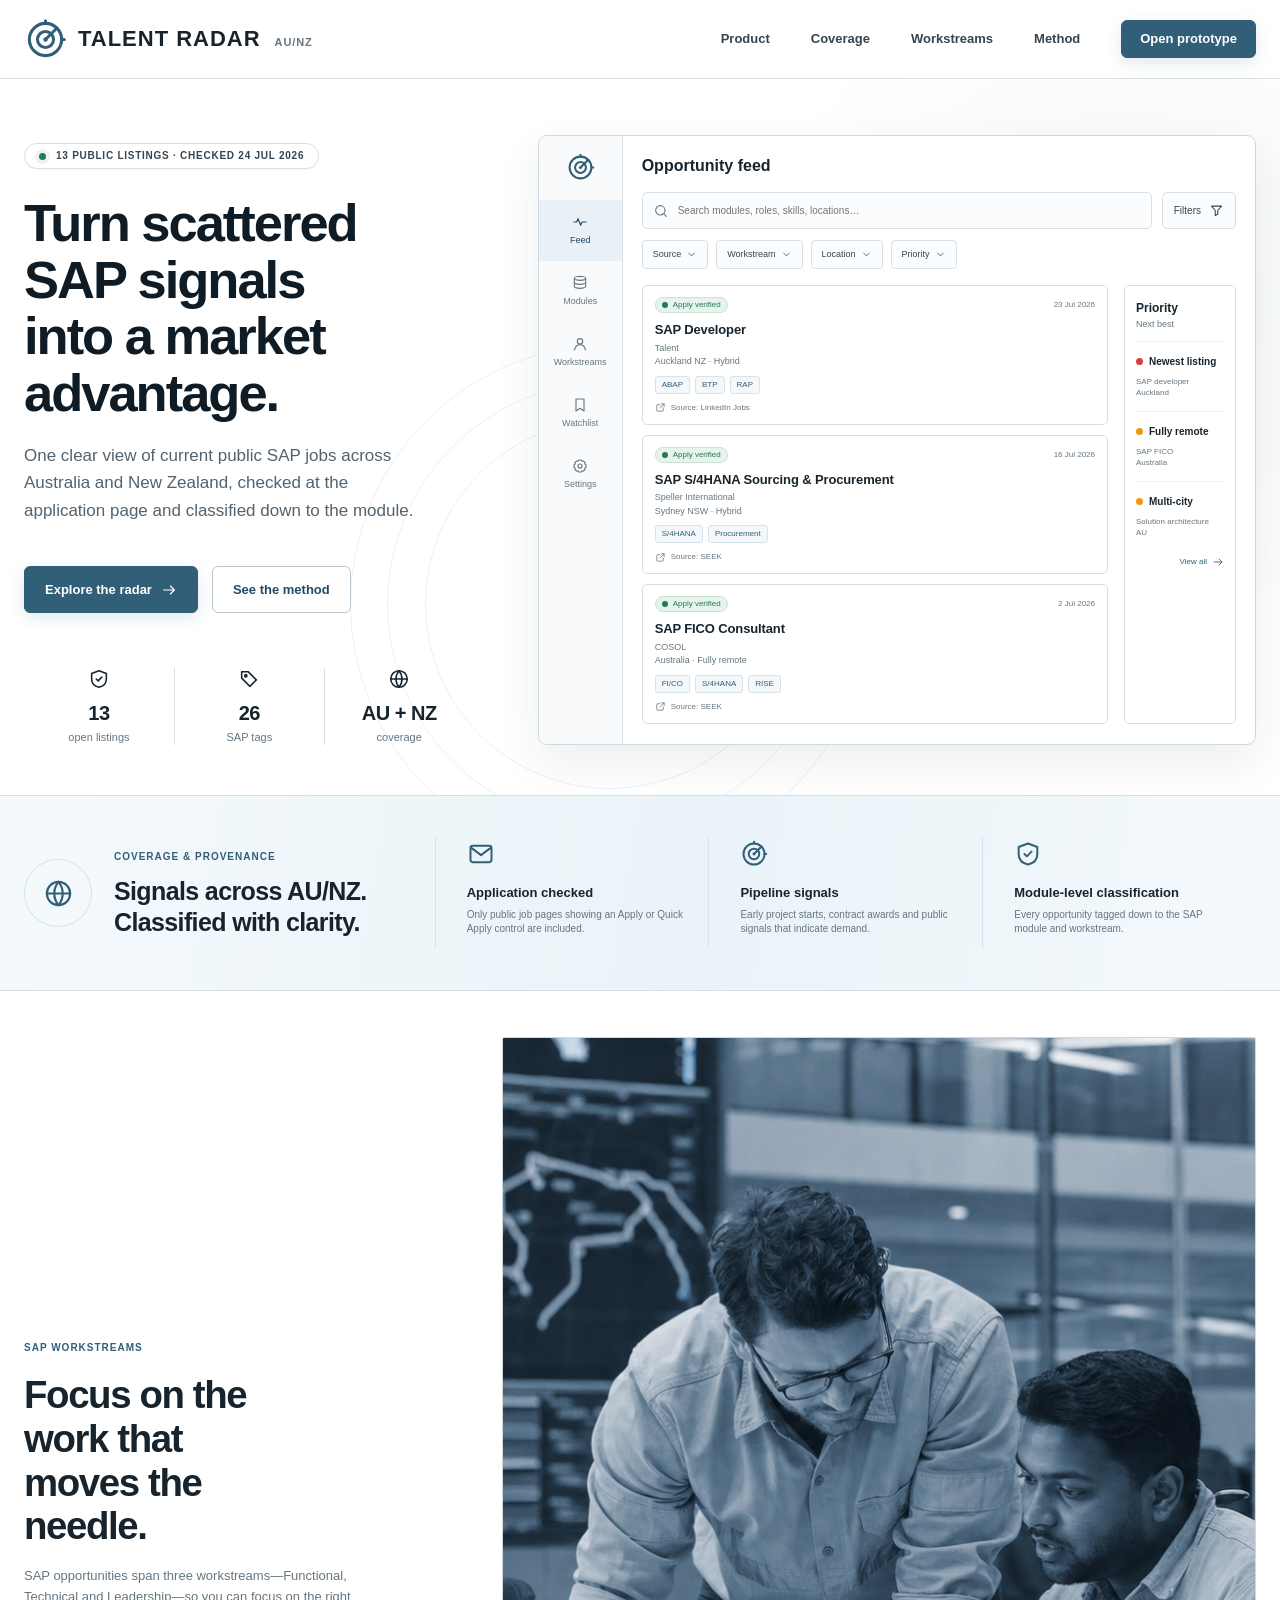
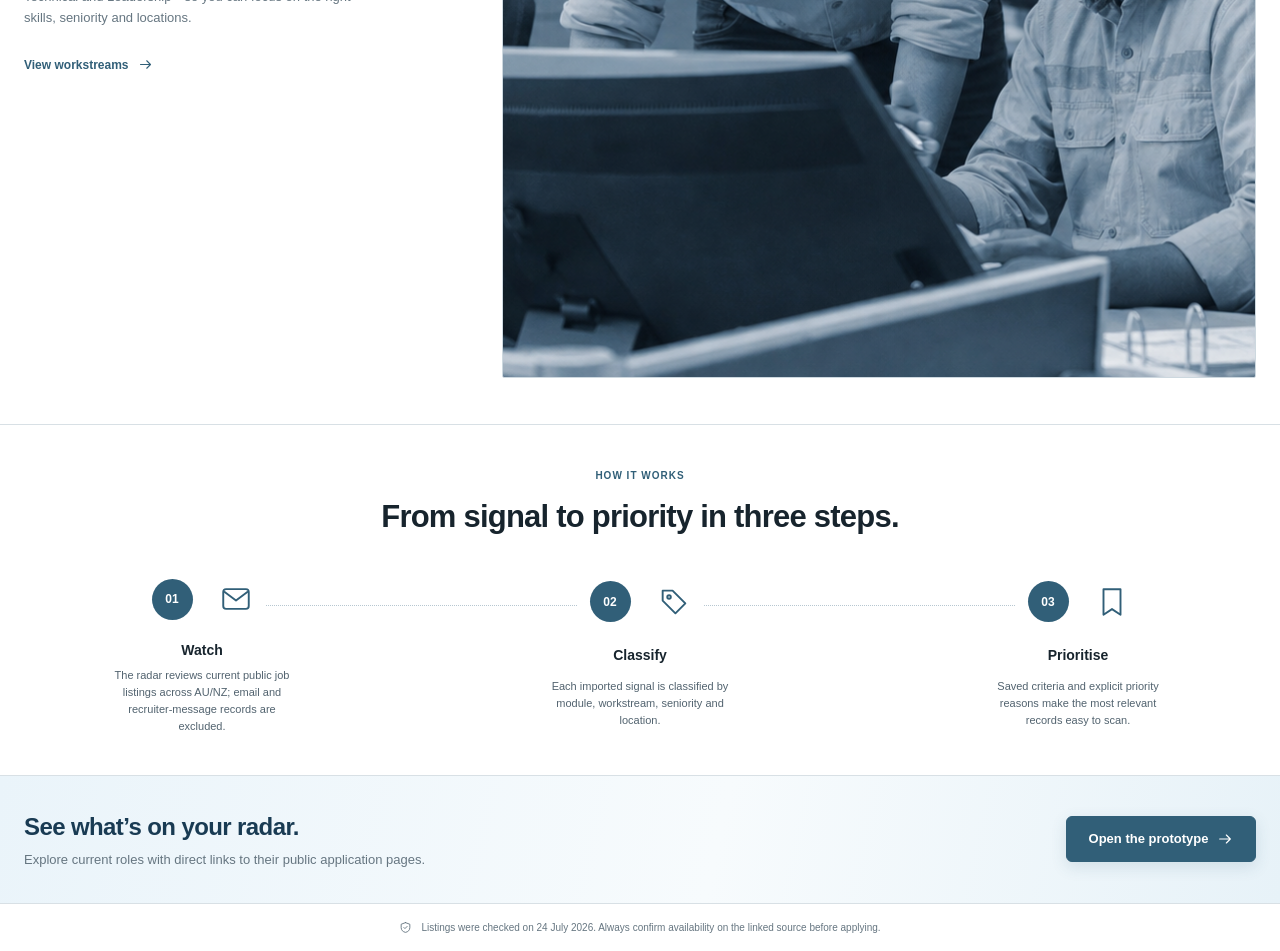
==== commit 1c1c8465: "Replace archive records with verified live listings" ====
--- a/index.html
+++ b/index.html
@@ -6,7 +6,7 @@
     <meta name="description" content="Talent Radar brings AU/NZ SAP opportunity signals into one clear, module-level view.">
     <meta property="og:type" content="website">
     <meta property="og:title" content="Talent Radar — AU/NZ opportunity intelligence">
-    <meta property="og:description" content="Turn scattered SAP signals into a market advantage with a clear view of inbox-confirmed roles and early AU/NZ transformation signals.">
+    <meta property="og:description" content="Explore current AU/NZ SAP opportunities from verified public job listings.">
     <meta property="og:image" content="https://sap-cloud-lab.github.io/talent-radar/public/og.png">
     <meta name="twitter:card" content="summary_large_image">
     <meta name="twitter:title" content="Talent Radar — AU/NZ opportunity intelligence">
@@ -59,12 +59,12 @@
           <div class="hero-copy">
             <p class="snapshot-label">
               <span class="snapshot-dot" aria-hidden="true"></span>
-              Prototype · May 2026 inbox snapshot
+              13 public listings · checked 24 Jul 2026
             </p>
             <h1 id="hero-title">Turn scattered SAP signals into a market advantage.</h1>
             <p class="hero-intro">
-              One clear view of inbox-confirmed roles, recruiter outreach and early AU/NZ
-              transformation signals—classified down to the module.
+              One clear view of current public SAP jobs across Australia and New Zealand,
+              checked at the application page and classified down to the module.
             </p>
             <div class="hero-actions" aria-label="Talent Radar actions">
               <a class="button button-primary hero-primary" href="dashboard.html#overview">
@@ -76,9 +76,9 @@
 
             <dl class="hero-metrics" aria-label="Prototype coverage">
               <div>
-                <svg class="icon" aria-hidden="true"><use href="#i-mail"></use></svg>
-                <dt>~200</dt>
-                <dd>threads indexed</dd>
+                <svg class="icon" aria-hidden="true"><use href="#i-shield"></use></svg>
+                <dt>13</dt>
+                <dd>open listings</dd>
               </div>
               <div>
                 <svg class="icon" aria-hidden="true"><use href="#i-tag"></use></svg>
@@ -146,46 +146,46 @@
                 <div class="preview-list">
                   <article class="opportunity-card">
                     <div class="opportunity-meta">
-                      <span class="signal signal-confirmed"><i></i>Inbox confirmed</span>
-                      <time datetime="2026-05">May 2026</time>
+                      <span class="signal signal-confirmed"><i></i>Apply verified</span>
+                      <time datetime="2026-07-23">23 Jul 2026</time>
                     </div>
-                    <h2>SAP ABAP Developer — Public Cloud &amp; BTP</h2>
-                    <p>DyFlex Solutions</p>
-                    <p>Sydney NSW · Remote AU/NZ</p>
-                    <div class="module-tags"><span>ABAP</span><span>BTP</span><span>S/4HANA</span></div>
+                    <h2>SAP Developer</h2>
+                    <p>Talent</p>
+                    <p>Auckland NZ · Hybrid</p>
+                    <div class="module-tags"><span>ABAP</span><span>BTP</span><span>RAP</span></div>
                     <p class="source-line">
-                      <svg class="icon" aria-hidden="true"><use href="#i-inbox"></use></svg>
-                      Source: SEEK alert
+                      <svg class="icon" aria-hidden="true"><use href="#i-external"></use></svg>
+                      Source: LinkedIn Jobs
                     </p>
                   </article>
 
                   <article class="opportunity-card">
                     <div class="opportunity-meta">
-                      <span class="signal signal-confirmed"><i></i>Recruiter outreach</span>
-                      <time datetime="2025-03">Mar 2025</time>
+                      <span class="signal signal-confirmed"><i></i>Apply verified</span>
+                      <time datetime="2026-07-16">16 Jul 2026</time>
                     </div>
-                    <h2>SAP FICO Functional Consultant — Contract</h2>
-                    <p>Recruiter InMail</p>
-                    <p>Adelaide · FIFO</p>
-                    <div class="module-tags"><span>FI/CO</span><span>Functional</span></div>
+                    <h2>SAP S/4HANA Sourcing &amp; Procurement</h2>
+                    <p>Speller International</p>
+                    <p>Sydney NSW · Hybrid</p>
+                    <div class="module-tags"><span>S/4HANA</span><span>Procurement</span></div>
                     <p class="source-line">
-                      <svg class="icon" aria-hidden="true"><use href="#i-mail"></use></svg>
-                      Source: LinkedIn InMail
+                      <svg class="icon" aria-hidden="true"><use href="#i-external"></use></svg>
+                      Source: SEEK
                     </p>
                   </article>
 
                   <article class="opportunity-card opportunity-card-last">
                     <div class="opportunity-meta">
-                      <span class="signal signal-confirmed"><i></i>Inbox confirmed</span>
-                      <time datetime="2026-05">May 2026</time>
+                      <span class="signal signal-confirmed"><i></i>Apply verified</span>
+                      <time datetime="2026-07-02">2 Jul 2026</time>
                     </div>
-                    <h2>SAP Enterprise Architect — S/4HANA</h2>
-                    <p>Private Advertiser</p>
-                    <p>Sydney NSW · Hybrid</p>
-                    <div class="module-tags"><span>Enterprise Architect</span><span>Signavio</span><span>LeanIX</span></div>
+                    <h2>SAP FICO Consultant</h2>
+                    <p>COSOL</p>
+                    <p>Australia · Fully remote</p>
+                    <div class="module-tags"><span>FI/CO</span><span>S/4HANA</span><span>RISE</span></div>
                     <p class="source-line">
-                      <svg class="icon" aria-hidden="true"><use href="#i-inbox"></use></svg>
-                      Source: SEEK alert
+                      <svg class="icon" aria-hidden="true"><use href="#i-external"></use></svg>
+                      Source: SEEK
                     </p>
                   </article>
                 </div>
@@ -194,16 +194,16 @@
                   <h2>Priority</h2>
                   <p>Next best</p>
                   <div class="priority-item">
-                    <strong><i class="priority-dot priority-high"></i>High day rate</strong>
-                    <span>Enterprise architecture<br>Sydney</span>
+                    <strong><i class="priority-dot priority-high"></i>Newest listing</strong>
+                    <span>SAP developer<br>Auckland</span>
                   </div>
                   <div class="priority-item">
-                    <strong><i class="priority-dot priority-medium"></i>Multiple openings</strong>
-                    <span>Senior S/4HANA<br>Melbourne</span>
+                    <strong><i class="priority-dot priority-medium"></i>Fully remote</strong>
+                    <span>SAP FICO<br>Australia</span>
                   </div>
                   <div class="priority-item">
-                    <strong><i class="priority-dot priority-medium"></i>Remote AU/NZ</strong>
-                    <span>ABAP and BTP<br>Sydney</span>
+                    <strong><i class="priority-dot priority-medium"></i>Multi-city</strong>
+                    <span>Solution architecture<br>AU</span>
                   </div>
                   <a href="dashboard.html#opportunities" tabindex="-1">
                     View all
@@ -230,8 +230,8 @@
 
           <article class="coverage-item">
             <svg class="icon" aria-hidden="true"><use href="#i-mail"></use></svg>
-            <h3>Inbox-confirmed</h3>
-            <p>Roles and briefs from your own inbox and recruiter outreach.</p>
+            <h3>Application checked</h3>
+            <p>Only public job pages showing an Apply or Quick Apply control are included.</p>
           </article>
           <article class="coverage-item">
             <svg class="icon" aria-hidden="true"><use href="#i-radar"></use></svg>
@@ -287,7 +287,7 @@
                 <svg class="icon" aria-hidden="true"><use href="#i-mail"></use></svg>
               </div>
               <h3>Watch</h3>
-              <p>The prototype consolidates inbox roles, recruiter outreach and public project signals across AU/NZ.</p>
+              <p>The radar reviews current public job listings across AU/NZ; email and recruiter-message records are excluded.</p>
             </li>
             <li>
               <div class="step-visual">
@@ -313,7 +313,7 @@
         <div class="prototype-cta-inner shell">
           <div>
             <h2 id="prototype-title">See what’s on your radar.</h2>
-            <p>Open the prototype and explore real examples from your inbox.</p>
+            <p>Explore current roles with direct links to their public application pages.</p>
           </div>
           <div class="prototype-action">
             <a class="button button-primary" href="dashboard.html#overview" data-confirm-prototype>
@@ -329,7 +329,7 @@
     <footer class="site-footer">
       <div class="shell">
         <svg class="icon" aria-hidden="true"><use href="#i-shield"></use></svg>
-        <p>Internal use only. Not a production system. Data shown is a prototype snapshot.</p>
+        <p>Listings were checked on 24 July 2026. Always confirm availability on the linked source before applying.</p>
       </div>
     </footer>
 
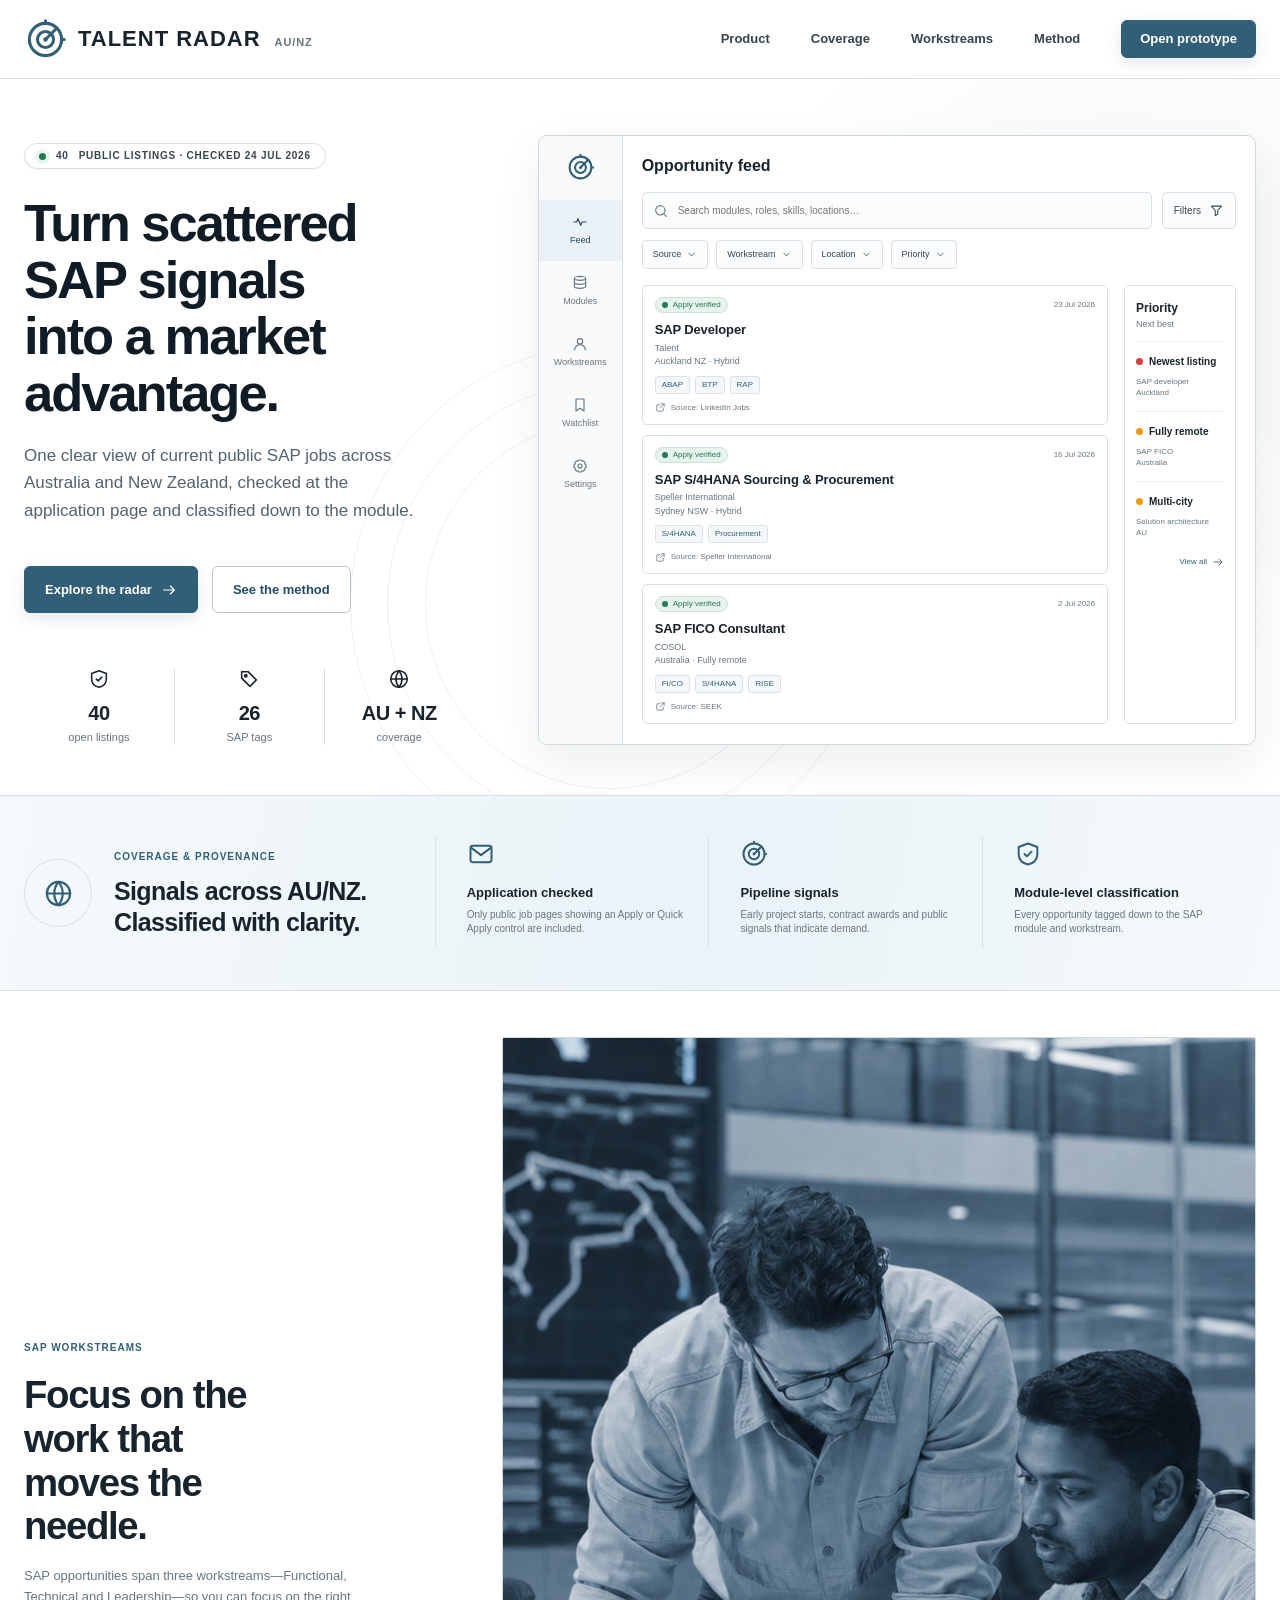
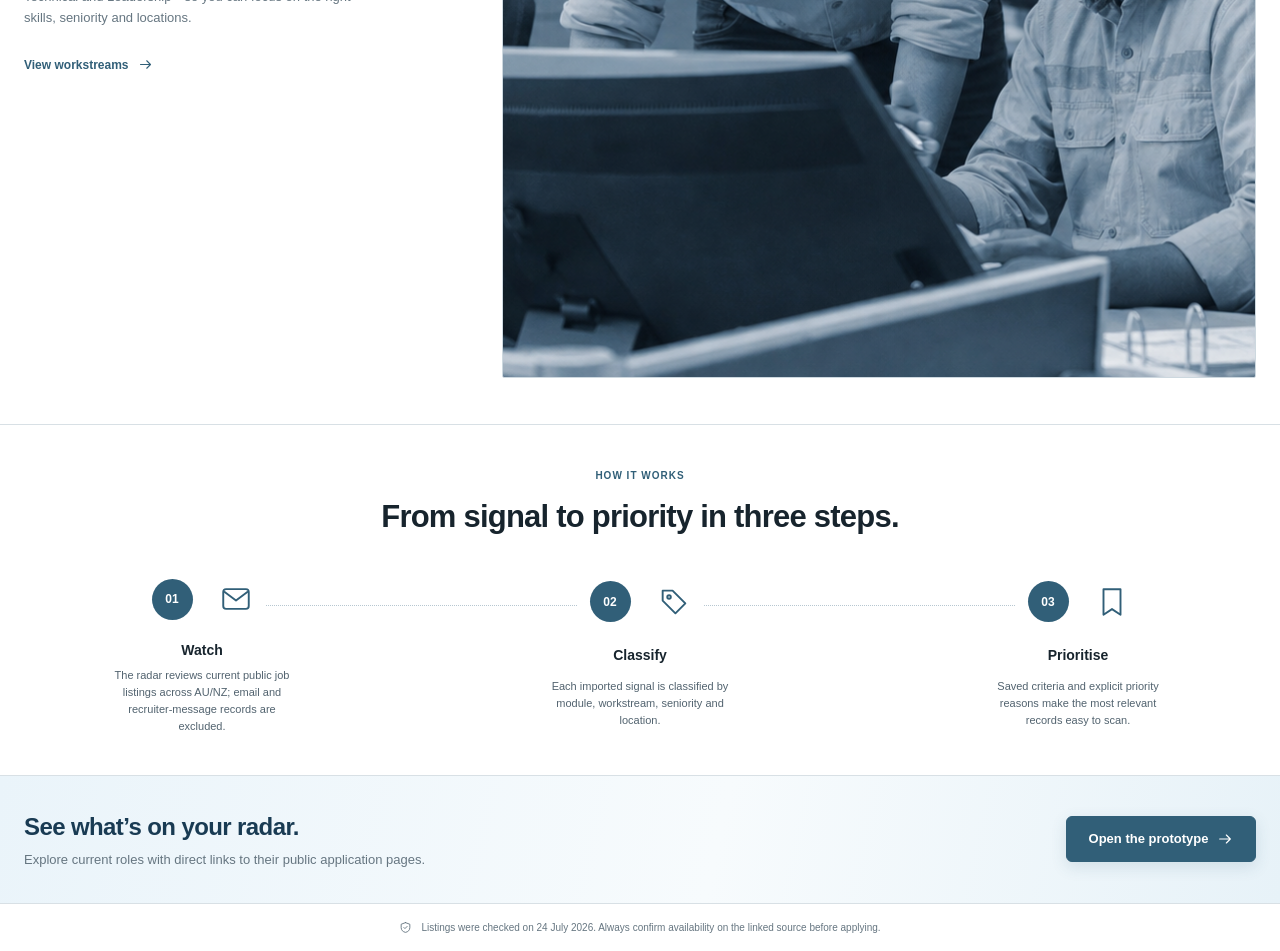
==== commit 26013b53: "Expand verified job source coverage" ====
--- a/index.html
+++ b/index.html
@@ -59,7 +59,7 @@
           <div class="hero-copy">
             <p class="snapshot-label">
               <span class="snapshot-dot" aria-hidden="true"></span>
-              13 public listings · checked 24 Jul 2026
+              <span data-job-count>40</span> public listings · checked 24 Jul 2026
             </p>
             <h1 id="hero-title">Turn scattered SAP signals into a market advantage.</h1>
             <p class="hero-intro">
@@ -77,7 +77,7 @@
             <dl class="hero-metrics" aria-label="Prototype coverage">
               <div>
                 <svg class="icon" aria-hidden="true"><use href="#i-shield"></use></svg>
-                <dt>13</dt>
+                <dt data-job-count>40</dt>
                 <dd>open listings</dd>
               </div>
               <div>
@@ -170,7 +170,7 @@
                     <div class="module-tags"><span>S/4HANA</span><span>Procurement</span></div>
                     <p class="source-line">
                       <svg class="icon" aria-hidden="true"><use href="#i-external"></use></svg>
-                      Source: SEEK
+                      Source: Speller International
                     </p>
                   </article>
 
@@ -333,7 +333,8 @@
       </div>
     </footer>
 
-    <script src="scripts/shared.js"></script>
-    <script src="scripts/landing.js"></script>
+    <script src="scripts/shared.js?v=20260724c"></script>
+    <script src="scripts/live-jobs.js?v=20260724c"></script>
+    <script src="scripts/landing.js?v=20260724c"></script>
   </body>
 </html>
